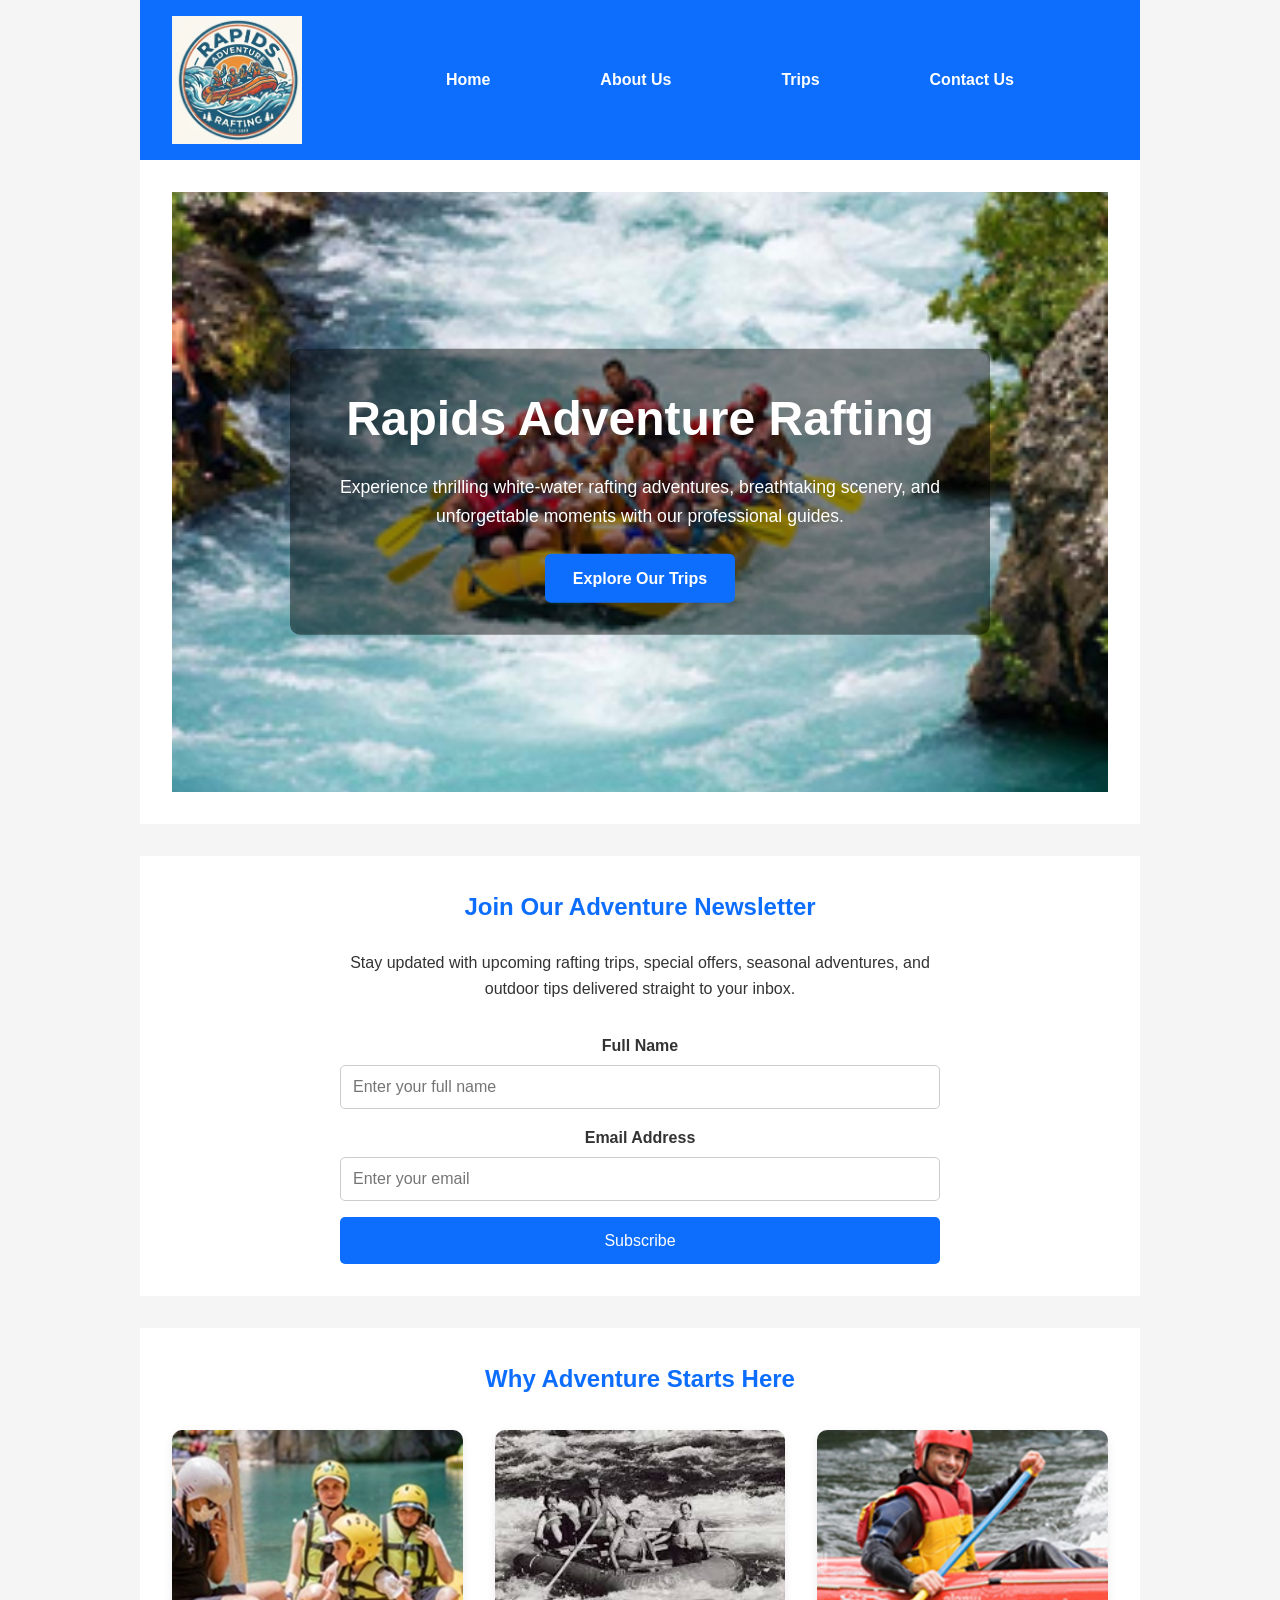
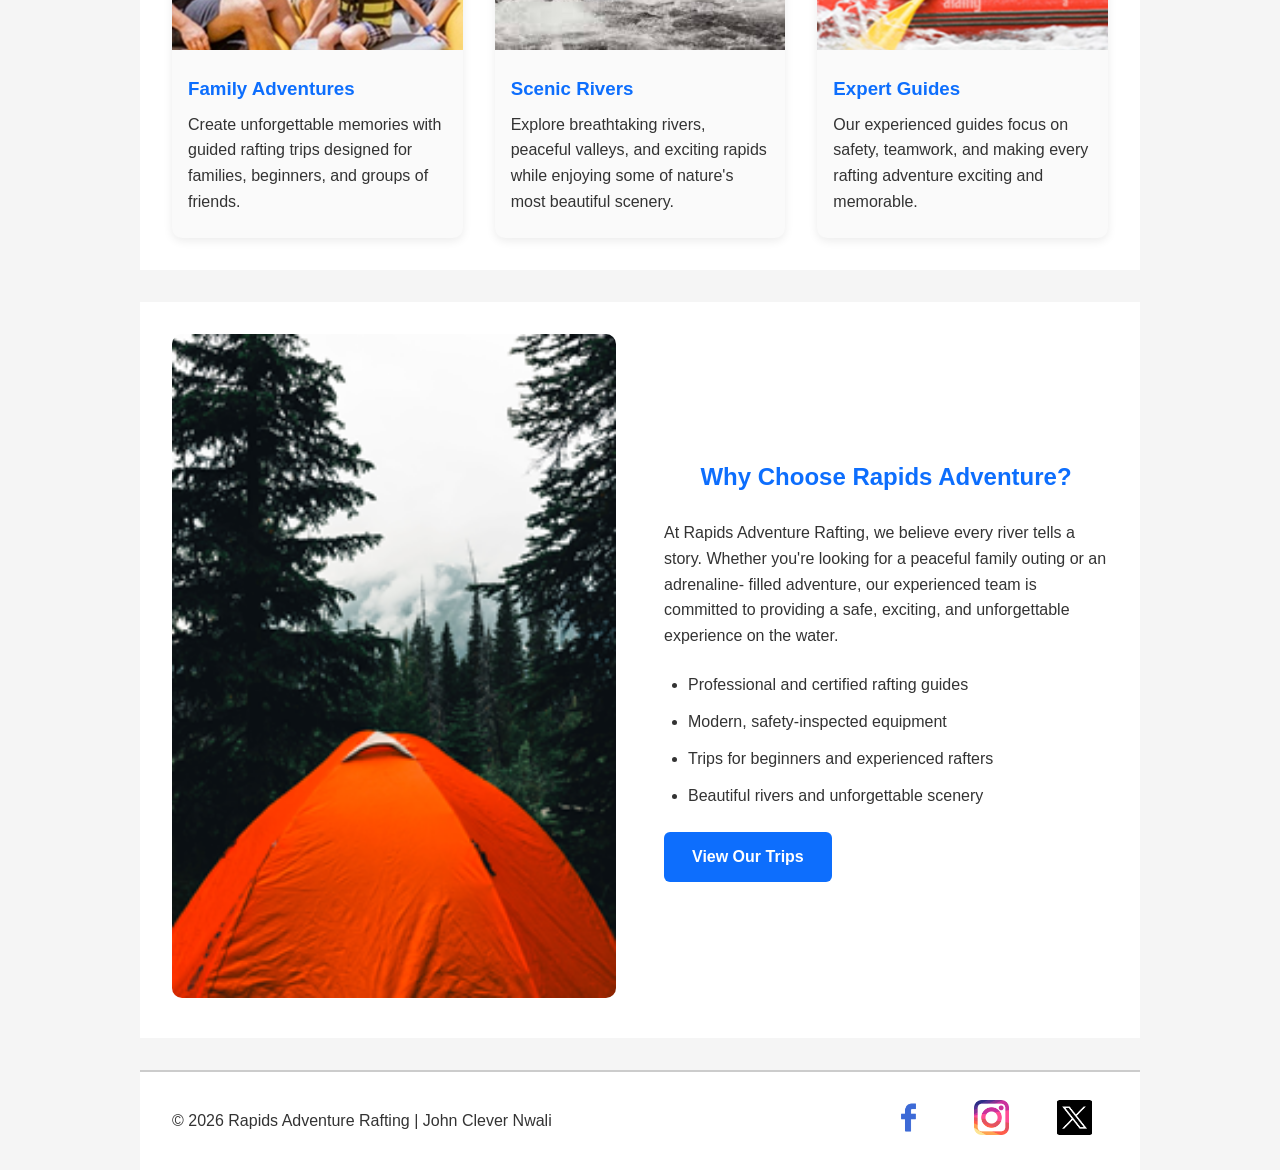
==== wwr/index.html @ 5c4ec349 "Refactor about page structure and styles for improved clarity and consistency; add home and trips pa" ====
<!DOCTYPE html>
<html lang="en">

<head>
    <meta charset="UTF-8">
    <meta name="viewport" content="width=device-width, initial-scale=1.0">
    <meta name="description"
      content="Experience unforgettable white-water rafting adventures with Rapids Adventure Rafting. Explore our trips, sign up for our newsletter, and start your next adventure.">
    <meta name="author" content="John Clever Nwali">

    <title>Home | Rapids Adventure Rafting</title>

    <link rel="stylesheet" href="styles/rafting.css">
</head>

<body>

    <header>
        <img src="images/logo.jpg" alt="Rapids Adventure Rafting logo">

        <nav>
            <a href="index.html">Home</a>
            <a href="about.html">About Us</a>
            <a href="trips.html">Trips</a>
            <a href="contact.html">Contact Us</a>
        </nav>
    </header>

    <main>

        <section class="home-hero">

            <img src="images/hero_exciting_rapids.png"
              alt="People enjoying an exciting white-water rafting adventure">

            <div class="home-hero-content">

                <h1>Rapids Adventure Rafting</h1>

                <p>
                    Experience thrilling white-water rafting adventures,
                    breathtaking scenery, and unforgettable moments with
                    our professional guides.
                </p>

                <a href="trips.html" class="btn">
                    Explore Our Trips
                </a>

            </div>

        </section>

        <section class="newsletter">

            <div class="newsletter-content">

                <h2>Join Our Adventure Newsletter</h2>

                <p>
                    Stay updated with upcoming rafting trips, special offers,
                    seasonal adventures, and outdoor tips delivered straight to
                    your inbox.
                </p>

                <form>

                    <div class="form-group">
                        <label for="name">Full Name</label>
                        <input type="text" id="name" name="name" placeholder="Enter your full name"
                          required>
                    </div>

                    <div class="form-group">
                        <label for="email">Email Address</label>
                        <input type="email" id="email" name="email" placeholder="Enter your email"
                          required>
                    </div>

                    <button type="submit">
                        Subscribe
                    </button>

                </form>

            </div>

        </section>

        <section class="features">

            <h2>Why Adventure Starts Here</h2>

            <div class="features-grid">

                <article class="feature-card">

                    <img src="images/hero_family_fun.jpg" alt="Family enjoying a rafting adventure">

                    <h3>Family Adventures</h3>

                    <p>
                        Create unforgettable memories with guided rafting trips
                        designed for families, beginners, and groups of friends.
                    </p>

                </article>

                <article class="feature-card">

                    <img src="images/history.jpg" alt="Beautiful river surrounded by nature">

                    <h3>Scenic Rivers</h3>

                    <p>
                        Explore breathtaking rivers, peaceful valleys, and exciting
                        rapids while enjoying some of nature's most beautiful scenery.
                    </p>

                </article>

                <article class="feature-card">

                    <img src="images/employee.png" alt="Professional rafting guide">

                    <h3>Expert Guides</h3>

                    <p>
                        Our experienced guides focus on safety, teamwork, and making
                        every rafting adventure exciting and memorable.
                    </p>

                </article>

            </div>

        </section>

        <section class="why-choose">

            <div class="why-choose-image">

                <img src="images/hero_outdoor_adventure.png"
                  alt="Rafting group enjoying an outdoor adventure">

            </div>

            <div class="why-choose-content">

                <h2>Why Choose Rapids Adventure?</h2>

                <p>
                    At Rapids Adventure Rafting, we believe every river tells a story.
                    Whether you're looking for a peaceful family outing or an adrenaline-
                    filled adventure, our experienced team is committed to providing a
                    safe, exciting, and unforgettable experience on the water.
                </p>

                <ul>
                    <li>Professional and certified rafting guides</li>
                    <li>Modern, safety-inspected equipment</li>
                    <li>Trips for beginners and experienced rafters</li>
                    <li>Beautiful rivers and unforgettable scenery</li>
                </ul>

                <a href="trips.html" class="btn">
                    View Our Trips
                </a>

            </div>

        </section>

    </main>

    <footer>
        <p>&copy; 2026 Rapids Adventure Rafting | John Clever Nwali</p>

        <nav class="socialmedia">
            <a href="https://facebook.com" target="_blank" rel="noopener noreferrer">
                <img src="images/facebook.png" alt="Facebook">
            </a>

            <a href="https://instagram.com" target="_blank" rel="noopener noreferrer">
                <img src="images/instagram.png" alt="Instagram">
            </a>

            <a href="https://x.com" target="_blank" rel="noopener noreferrer">
                <img src="images/twitter.png" alt="X (Twitter)">
            </a>
        </nav>
    </footer>

</body>

</html>
---- wwr/styles/rafting.css ----
/* ==========================================
   GLOBAL STYLES
========================================== */

:root {
    --primary-color: #0d6efd;
    --secondary-color: #f5f5f5;
    --text-color: #333333;
    --white: #ffffff;
    --border-color: #cccccc;
    --overlay-dark: rgba(0, 0, 0, 0.55);
    --overlay-light: rgba(255, 255, 255, 0.88);
}

*,
*::before,
*::after {
    margin: 0;
    padding: 0;
    box-sizing: border-box;
}

body {
    font-family: Arial, Helvetica, sans-serif;
    color: var(--text-color);
    background-color: var(--secondary-color);
    line-height: 1.6;
}

header,
main,
footer {
    width: 100%;
    max-width: 1000px;
    margin: 0 auto;
}

header {
    display: grid;
    grid-template-columns: 180px 1fr;
    align-items: center;
    padding: 1rem 2rem;
    background-color: var(--primary-color);
}

header img {
    width: 130px;
}

nav {
    display: flex;
    justify-content: space-evenly;
    align-items: center;
}

nav a {
    color: var(--white);
    text-decoration: none;
    font-weight: bold;
    padding: .75rem 1rem;
}

nav a:hover {
    background-color: rgba(255, 255, 255, .2);
    border-radius: 5px;
}

/* ==========================================
   ABOUT PAGE
========================================== */

.about-hero {
    position: relative;
    margin-bottom: 2rem;
}

.about-hero > img {
    width: 100%;
    display: block;
}

.about-hero h1 {
    position: absolute;
    top: 25px;
    width: 100%;
    text-align: center;
    color: var(--white);
    background-color: var(--overlay-dark);
    padding: 1rem;
    font-size: 2.2rem;
}

.about-hero article {
    position: absolute;
    bottom: 25px;
    left: 30px;
    right: 30px;
    background-color: var(--overlay-light);
    padding: 1rem;
}

.about-hero article img {
    float: right;
    width: 170px;
    margin-left: 1rem;
}

.about-history,
.about-adventures {
    padding: 2rem;
    background-color: var(--white);
    margin-bottom: 2rem;
}

section {
    padding: 2rem;
    background-color: var(--white);
    margin-bottom: 2rem;
}

.about-history h2,
.about-adventures h2,
.newsletter h2,
.features h2,
.why-choose h2,
.employee-section h2 {
    text-align: center;
    color: var(--primary-color);
    margin-bottom: 1.5rem;
}

.about-history-content {
    display: grid;
    grid-template-columns: 1fr auto 1fr;
    align-items: center;
    gap: 1.5rem;
}

.about-history-content img {
    width: 220px;
    border-radius: 8px;
}

.about-adventure-gallery {
    display: flex;
    justify-content: space-between;
    gap: 1rem;
}

.about-adventure-gallery figure {
    flex: 1;
    text-align: center;
}

.about-adventure-gallery img {
    width: 100%;
    height: 150px;
    object-fit: cover;
    border-radius: 8px;
}

figcaption {
    margin-top: .5rem;
    font-weight: bold;
}

footer {
    display: flex;
    justify-content: space-between;
    align-items: center;
    padding: 1rem 2rem;
    background-color: var(--white);
    border-top: 2px solid var(--border-color);
}

.socialmedia {
    display: flex;
    gap: 1rem;
}

.socialmedia a {
    text-decoration: none;
}

.socialmedia img {
    width: 35px;
    height: 35px;
}

/* ---------------- CONTACT PAGE ---------------- */

.contact-header {
    text-align: center;
}

.contact-header h1 {
    color: var(--primary-color);
    margin-bottom: 1rem;
}

.contact-header address {
    font-style: normal;
}

.contact-content {
    display: grid;
    grid-template-columns: 1fr 1fr;
    gap: 2rem;
}

.map-container iframe {
    width: 100%;
    height: 400px;
    border: none;
    border-radius: 8px;
}

.form-group {
    display: flex;
    flex-direction: column;
    margin-bottom: 1rem;
}

.form-group label {
    font-weight: bold;
    margin-bottom: .4rem;
}

.form-group input,
.form-group textarea {
    padding: .75rem;
    border: 1px solid var(--border-color);
    border-radius: 5px;
    font-size: 1rem;
}

fieldset {
    margin: 1rem 0;
    padding: 1rem;
    border: 1px solid var(--border-color);
    border-radius: 5px;
}

fieldset label {
    display: block;
    margin-bottom: .5rem;
}

.checkbox {
    display: block;
    margin: 1rem 0;
}

.contact-header,
.contact-content,
.employee-section {
    padding: 2rem;
    background-color: var(--white);
    margin-bottom: 2rem;
}

button {
    background-color: var(--primary-color);
    color: var(--white);
    border: none;
    padding: .9rem 1.5rem;
    border-radius: 5px;
    cursor: pointer;
    font-size: 1rem;
}

button:hover {
    opacity: .9;
}

.employee-section {
    text-align: center;
}

.employee-section .employees {
    display: flex;
    justify-content: space-around;
    gap: 2rem;
    flex-wrap: wrap;
}

.employee-section figure {
    width: 220px;
}

.employee-section img {
    width: 100%;
    border-radius: 8px;
}

/* ==========================================
   HOME PAGE
========================================== */

/* Hero */

.home-hero {
    position: relative;
    margin-bottom: 2rem;
}

.home-hero img {
    width: 100%;
    height: 600px;
    object-fit: cover;
    display: block;
}

.home-hero-content {

    position: absolute;

    top: 50%;

    left: 50%;

    transform: translate(-50%, -50%);

    text-align: center;

    color: var(--white);

    background: rgba(0, 0, 0, .45);

    padding: 2rem;

    border-radius: 10px;

    max-width: 700px;

    width: 90%;

}

.home-hero-content h1 {

    font-size: 3rem;

    margin-bottom: 1rem;

}

.home-hero-content p {

    font-size: 1.1rem;

    margin-bottom: 1.5rem;

}

.btn {

    display: inline-block;

    background: var(--primary-color);

    color: white;

    padding: 12px 28px;

    text-decoration: none;

    border-radius: 6px;

    font-weight: bold;

    transition: .3s;

}

.btn:hover {

    opacity: .9;

}

.contact-header,
.contact-content,
.employee-section {
    padding: 2rem;
    background-color: var(--white);
    margin-bottom: 2rem;
}

/* Newsletter */

.newsletter {

    background: white;

    text-align: center;

}

.newsletter-content {

    max-width: 600px;

    margin: auto;

}

.newsletter form {

    margin-top: 2rem;

}

.newsletter button {

    width: 100%;

}

/* Features */

.features h2 {

    margin-bottom: 2rem;

}

.features-grid {

    display: grid;

    grid-template-columns: repeat(3, 1fr);

    gap: 2rem;

}

.feature-card {

    background: #fafafa;

    border-radius: 10px;

    overflow: hidden;

    box-shadow: 0 3px 10px rgba(0, 0, 0, .08);

}

.feature-card img {

    width: 100%;

    height: 220px;

    object-fit: cover;

}

.feature-card h3 {

    padding: 1rem 1rem .5rem;

    color: var(--primary-color);

}

.feature-card p {

    padding: 0 1rem 1.5rem;

}

/* Why Choose */

.why-choose {

    display: grid;

    grid-template-columns: 1fr 1fr;

    gap: 3rem;

    align-items: center;

}

.why-choose img {

    width: 100%;

    border-radius: 10px;

}

.why-choose ul {

    margin: 1.5rem 0;

    padding-left: 1.5rem;

}

.why-choose li {

    margin-bottom: .7rem;

}

/* ==========================================
   TRIPS PAGE
========================================== */

/* Hero */

.trips-hero {
    padding: 2rem;
    background-color: var(--white);
    margin-bottom: 2rem;
    text-align: center;
}

.trips-hero h1 {
    color: var(--primary-color);
    margin-bottom: 1rem;
}

.trips-hero p {
    max-width: 700px;
    margin: 0 auto;
}

/* Call To Action */

.trips-cta {
    padding: 2rem;
    background-color: var(--white);
    margin-bottom: 2rem;
    text-align: center;
}

.trips-cta h2 {
    color: var(--primary-color);
    margin-bottom: 1rem;
}

.trips-cta p {
    max-width: 700px;
    margin: 0 auto 1.5rem;
}

/* Trip Cards */

.trips-grid {
    display: grid;
    grid-template-columns: repeat(3, 1fr);
    gap: 2rem;
    padding: 2rem;
    background-color: var(--white);
    margin-bottom: 2rem;
}

.trip-card {
    background: #fafafa;
    border-radius: 10px;
    overflow: hidden;
    box-shadow: 0 3px 10px rgba(0, 0, 0, .08);
}

.trip-card img {
    width: 100%;
    height: 220px;
    object-fit: cover;
}

.trip-content {
    padding: 1.5rem;
}

.trip-content h3 {
    color: var(--primary-color);
    margin-bottom: 1rem;
}

.trip-content p {
    margin-bottom: 1rem;
}

.trip-content ul {
    padding-left: 1.25rem;
}

.trip-content li {
    margin-bottom: .5rem;
}

/* Trips Table */

.trips-table-section {
    padding: 2rem;
    background-color: var(--white);
    margin-bottom: 2rem;
}

.trips-table-section h2 {
    text-align: center;
    color: var(--primary-color);
    margin-bottom: 2rem;
}

.trips-table {
    width: 100%;
    border-collapse: collapse;
}

.trips-table th,
.trips-table td {
    border: 1px solid var(--border-color);
    padding: .9rem;
    text-align: center;
}

.trips-table th {
    background-color: var(--primary-color);
    color: var(--white);
}

.trips-table tbody tr:nth-child(even) {
    background-color: #f8f9fa;
}

/* Responsive */

@media(max-width:768px) {

    header {

        grid-template-columns: 1fr;

        text-align: center;

        gap: 1rem;

    }

    nav {

        flex-wrap: wrap;

        gap: .5rem;

    }

    .home-hero-content h1 {

        font-size: 2rem;

    }

    .features-grid {

        grid-template-columns: 1fr;

    }

    .why-choose {

        grid-template-columns: 1fr;

    }

    .contact-content {

        grid-template-columns: 1fr;

    }

    .trips-grid {
        grid-template-columns: 1fr;
    }

    .trips-table {
        font-size: .9rem;
    }

}
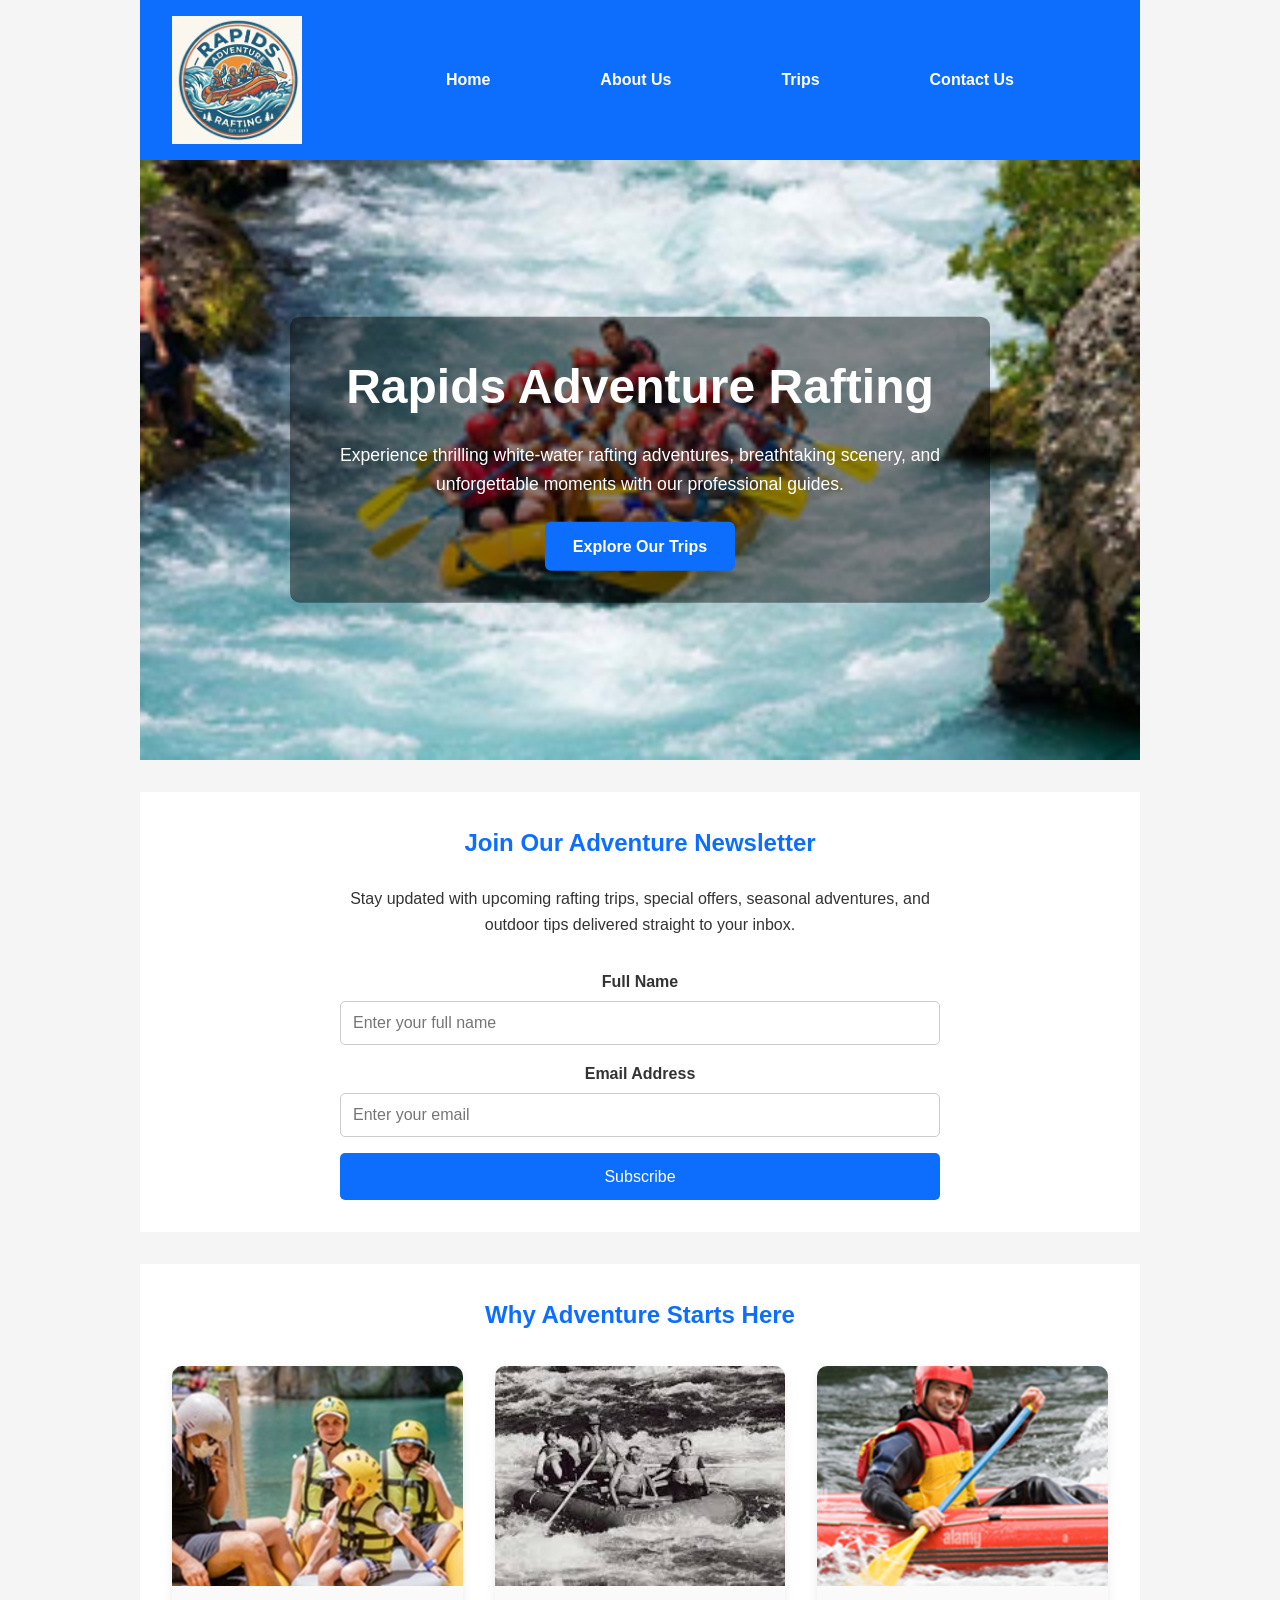
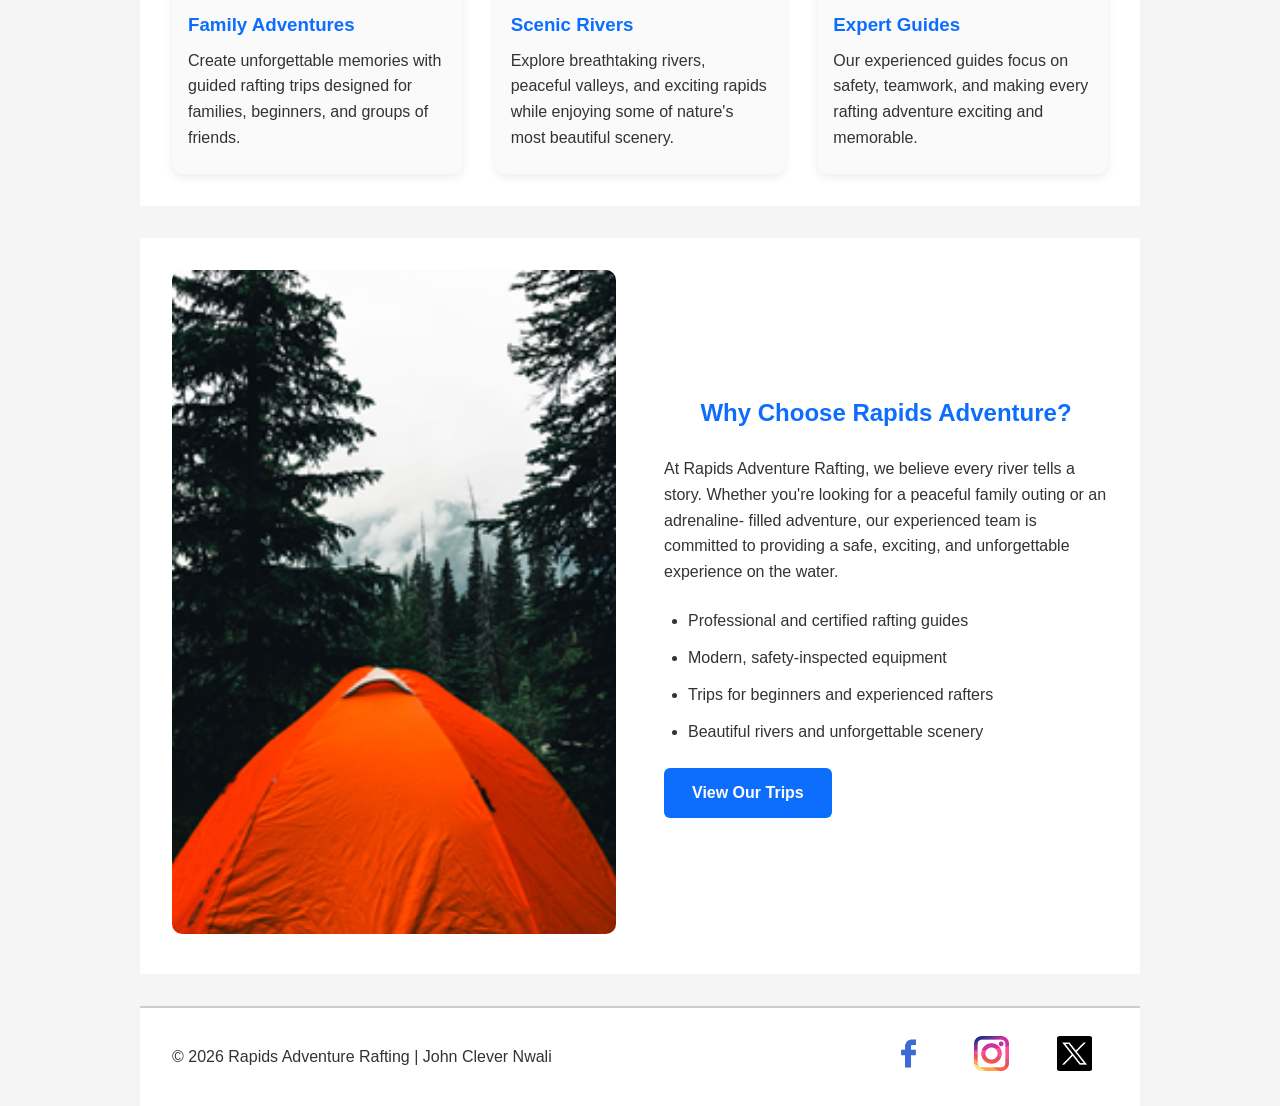
==== commit 0d5efa99: "Add success overlays and form handling for contact and newsletter forms; improve user feedback" ====
--- a/wwr/index.html
+++ b/wwr/index.html
@@ -63,7 +63,7 @@
                     your inbox.
                 </p>
 
-                <form>
+                <form id="newsletterForm">
 
                     <div class="form-group">
                         <label for="name">Full Name</label>
@@ -191,6 +191,23 @@
         </nav>
     </footer>
 
+    <div id="newsletterOverlay" class="overlay hidden">
+
+        <div class="overlay-box">
+
+            <h2>✓ Subscription Successful</h2>
+
+            <p>
+                Thanks for subscribing to the
+                Rapids Adventure Rafting newsletter.
+            </p>
+
+        </div>
+
+    </div>
+
+    <script src="scripts/newsletter.js"></script>
+
 </body>
 
 </html>
--- a/wwr/styles/rafting.css
+++ b/wwr/styles/rafting.css
@@ -75,22 +75,26 @@
 }
 
 .about-hero > img {
-    width: 100%;
     display: block;
+    width: 100%;
+    height: auto;
 }
 
 .about-hero h1 {
     position: absolute;
     top: 25px;
-    width: 100%;
+    left: 0;
+    right: 0;
+
     text-align: center;
     color: var(--white);
     background-color: var(--overlay-dark);
+
     padding: 1rem;
     font-size: 2.2rem;
 }
 
-.about-hero article {
+.about-hero .hero-message {
     position: absolute;
     bottom: 25px;
     left: 30px;
@@ -99,7 +103,7 @@
     padding: 1rem;
 }
 
-.about-hero article img {
+.about-hero .hero-message img {
     float: right;
     width: 170px;
     margin-left: 1rem;
@@ -107,12 +111,6 @@
 
 .about-history,
 .about-adventures {
-    padding: 2rem;
-    background-color: var(--white);
-    margin-bottom: 2rem;
-}
-
-section {
     padding: 2rem;
     background-color: var(--white);
     margin-bottom: 2rem;
@@ -379,22 +377,13 @@
 
 }
 
-.contact-header,
-.contact-content,
-.employee-section {
-    padding: 2rem;
-    background-color: var(--white);
-    margin-bottom: 2rem;
-}
-
 /* Newsletter */
 
 .newsletter {
-
     background: white;
-
-    text-align: center;
-
+    text-align: center;
+    padding: 2rem;
+    margin-bottom: 2rem;
 }
 
 .newsletter-content {
@@ -419,6 +408,12 @@
 
 /* Features */
 
+.features {
+    padding: 2rem;
+    background: var(--white);
+    margin-bottom: 2rem;
+}
+
 .features h2 {
 
     margin-bottom: 2rem;
@@ -474,15 +469,14 @@
 /* Why Choose */
 
 .why-choose {
-
     display: grid;
-
     grid-template-columns: 1fr 1fr;
-
     gap: 3rem;
-
     align-items: center;
 
+    padding: 2rem;
+    background: var(--white);
+    margin-bottom: 2rem;
 }
 
 .why-choose img {
@@ -558,6 +552,13 @@
     padding: 2rem;
     background-color: var(--white);
     margin-bottom: 2rem;
+}
+
+.trips-grid h2 {
+    grid-column: 1 / -1;
+    text-align: center;
+    color: var(--primary-color);
+    margin-bottom: 0.5rem;
 }
 
 .trip-card {
@@ -629,6 +630,96 @@
     background-color: #f8f9fa;
 }
 
+/* ==========================================
+   SUCCESS OVERLAY
+========================================== */
+
+.overlay {
+
+    position: fixed;
+
+    inset: 0;
+
+    background: rgba(0, 0, 0, .65);
+
+    display: flex;
+
+    justify-content: center;
+
+    align-items: center;
+
+    z-index: 9999;
+
+}
+
+.hidden {
+
+    display: none;
+
+}
+
+.overlay-box {
+
+    width: 90%;
+
+    max-width: 550px;
+
+    background: white;
+
+    padding: 40px;
+
+    border-radius: 12px;
+
+    text-align: center;
+
+    box-shadow: 0 10px 30px rgba(0, 0, 0, .3);
+
+    animation: popup .35s ease;
+
+}
+
+.overlay-box h2 {
+
+    color: #0d6efd;
+
+    margin-bottom: 20px;
+
+}
+
+.overlay-box p {
+
+    margin-bottom: 15px;
+
+}
+
+#countdown {
+
+    font-weight: bold;
+
+    color: #d9534f;
+
+}
+
+@keyframes popup {
+
+    from {
+
+        transform: scale(.8);
+
+        opacity: 0;
+
+    }
+
+    to {
+
+        transform: scale(1);
+
+        opacity: 1;
+
+    }
+
+}
+
 /* Responsive */
 
 @media(max-width:768px) {
